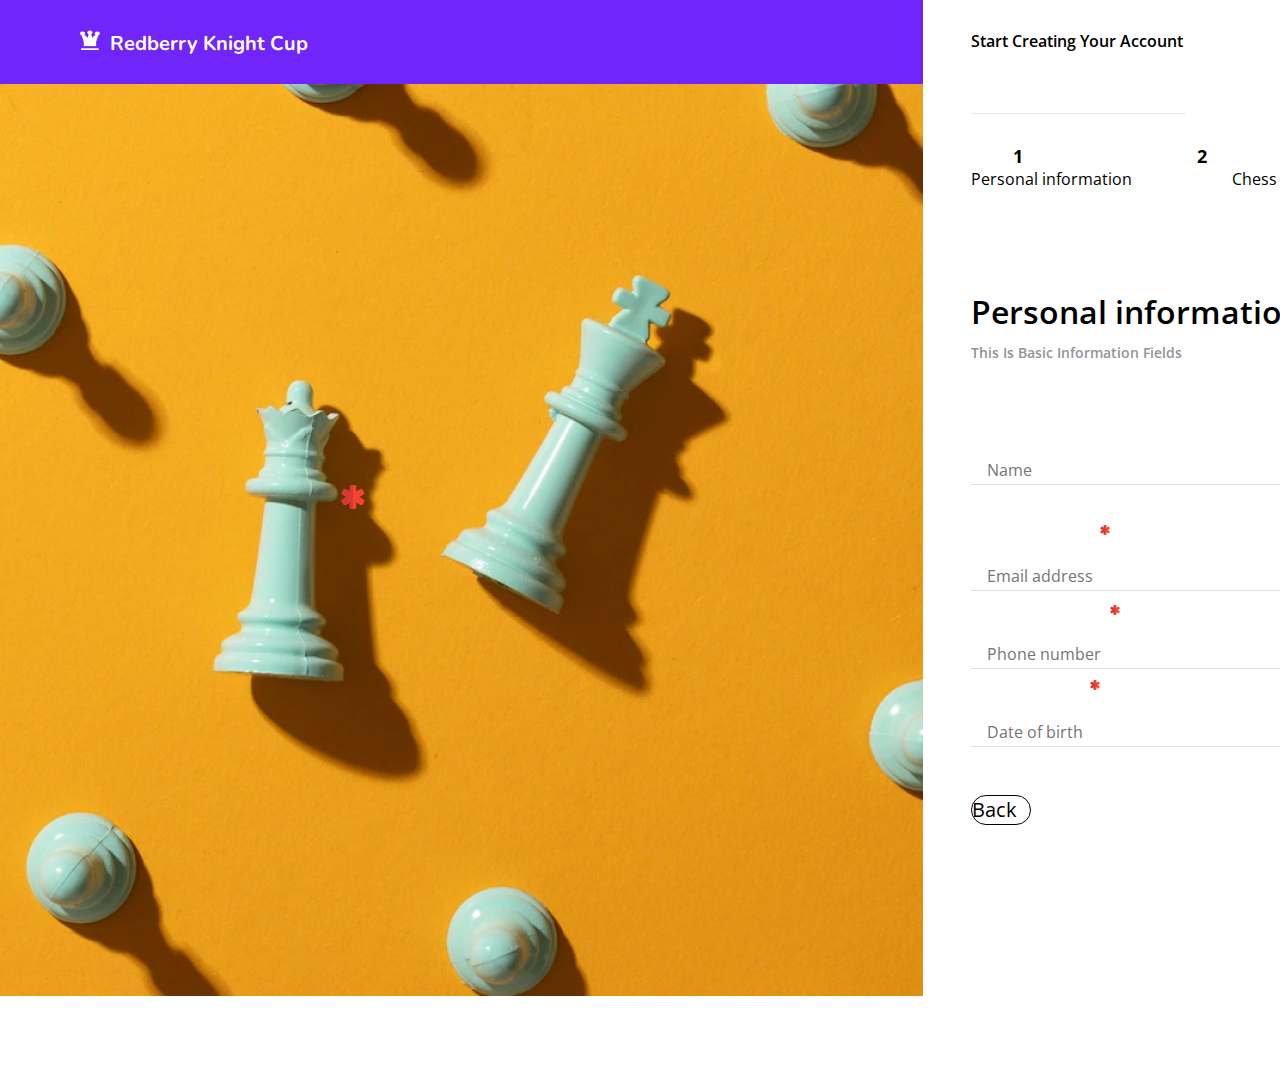
==== second.html @ 3f9d19c4 "add" ====
<!DOCTYPE html>
<html lang="en">

<head>
    <meta charset="UTF-8">
    <meta http-equiv="X-UA-Compatible" content="IE=edge">
    <meta name="viewport" content="width=device-width, initial-scale=1.0">
    <title>second</title>
    <link rel="stylesheet" href="stylesSecond.css">
    <script defer src="second.js"></script>
</head>

<body>
    <div class="container">
        <div class="header2">
            <div class="content">
                <img class="headerImg" src="vect.png">
                <h class="header1">Redberry Knight Cup</h>
            </div>

        </div>
        <div class="leftSide">
            <img class="leftSideImg" src="img2.jpg">
        </div>

        <div class="formSide">
            <p class="headingfirst">Start Creating Your Account</p>
            <div class="monitor">
                <p class="progressNumber1">1</p>
                <p class="progressNumber2">2</p>
            </div>
            <div class="secondMonitor">
                <p class="suc">Personal information</p>
                <p class="suc">Chess experience</p>
            </div>

            <div class="header">
                <h2 class="bigHeading">Personal information</h2>
                <p class="subHeading">This Is Basic Information Fields</p>
            </div>
            <form class="form" id="form">
                <div class="form-control errormain successmain">
                    <input type="text" placeholder="Name" id="name">
                    <img id="error" src="medical.png">
                    <img class="success successmark" src="check.png">

                </div>
                <div class="form-control errormain successmain">
                    <input type="text" placeholder="Email address" id="email">
                    <img class="error2" src="medical.png">
                    <img class="success2 successmark" src="check.png">

                </div>
                <div class="form-control errormain successmain">
                    <input type="number" placeholder="Phone number" id="phone">
                    <img class="error3" src="medical.png">
                    <img class="success3 successmark" src="check.png">

                </div>
                <div class="form-control">
                    <input type="text" placeholder="Date of birth" id="date" onfocus="(this.type='date')">
                    <img class="error4" src="medical.png">
                    <img class="success4 successmark" src="check.png">

                </div>
                <div class="nextBackBtn">
                    <p class="back">Back</p>
                    <div class="next">
                        <p class="nextnext">Next</p>
                        <img class="nextBtn" src="download.png">
                    </div>

                    <button>Submit</button>
            </form>
        </div>

        <div class="errorMessagename">
            <div class="firstLine">
                <img class="mark" src="error.png">
                <p class="invalid">Invalid name</p>
                <img class="close" src="close.png">
            </div>
            <div>
                <p class="errorinfo">Please enter valid name</p>
            </div>


            <div class="errorMessageemail">
                <div class="firstLine">
                    <img class="mark" src="error.png">
                    <p class="invalid">Invalid email</p>
                    <img class="close" src="close.png">
                </div>
                <div>
                    <p class="errorinfo">Please enter valid email</p>
                </div>


                <div class="errorMessagenumber">
                    <div class="firstLine">
                        <img class="mark" src="error.png">
                        <p class="invalid">Invalid number</p>
                        <img class="close" src="close.png">
                    </div>
                    <div>
                        <p class="errorinfo">Please enter valid number</p>
                    </div>

</body>

</html>
---- stylesSecond.css ----
@import url('https://fonts.googleapis.com/css2?family=Nunito:ital,wght@0,400;0,700;0,800;1,800&display=swap');
@import url('https://fonts.googleapis.com/css2?family=Open+Sans&display=swap');


* {
    padding: 0;
    margin: 0;
    box-sizing: border-box;
}



html {
    /* font-size: 10px; */
    /* 10px / 16px = 0.625 = 62.5% */
    /* Percentage of user's browser font-size setting */
    font-size: 62.5%;
}

.container {
    display: flex;
    width: 192rem;
    height: 108rem;
    font-family: 'Nunito', sans-serif;
}

.form {
    display: flex;
    flex-direction: column;
    justify-content: center;
    align-items: flex-start;
    gap: 4.8rem;
    margin-left: 4.8rem;
}

.leftside {
    width: 92.3rem;
}






#email,
#phone,
#name,
#date {
    background-color: #ffffff;
    width: 74.3rem;
    height: 3rem;
    border: none;
    font-size: 1.6rem;
    font-family: 'Open Sans', sans-serif;
    padding: 0.8rem 1.6rem;
    position: relative;
    box-shadow: inset 0px -1px 0px rgba(0, 0, 0, 0.125);
}

.nextBackBtn {
    width: 74.3rem;
    display: flex;
    justify-content: space-between;
}

.backBtn {
    width: 4.7rem;
    height: 2.5rem;
    border: 1px black;
}

.monitor {
    width: 25rem;
    display: flex;
    align-items: flex-start;
    gap: 17.4rem;
    margin-left: 9rem;
}

.headingfirst {
    width: 21.5rem;
    height: 8.4rem;
    font-size: 1.6rem;
    font-family: 'Open Sans', sans-serif;
    font-weight: 600;
    text-transform: capitalize;
    margin-top: 3rem;
    margin-left: 4.8rem;
    margin-bottom: 3rem;
    border-bottom: 1px solid rgba(185, 180, 196, 0.3);
}

.secondMonitor {
    display: flex;
    gap: 10rem;
    align-items: flex-start;
    margin-left: 4.8rem;
    margin-bottom: 10rem;
}

.bigHeading {
    font-size: 3.2rem;
    font-weight: 600;
    font-family: 'Open Sans', sans-serif;
    color: #000000;
    margin-left: 4.8rem;
    margin-bottom: 1rem;

}

.subHeading {
    font-size: 1.4rem;
    font-family: 'Open Sans', sans-serif;
    font-weight: 600;
    color: #95939a;
    margin-left: 4.8rem;
    margin-bottom: 9.3rem;
}

.progressNumber1 {
    font-size: 1.8rem;
    font-weight: 700;
    font-family: 'Open Sans', sans-serif;
}

.progressNumber2 {
    font-size: 1.8rem;
    font-weight: 700;
    font-family: 'Open Sans', sans-serif;
}

.content {
    display: flex;
    gap: 1rem;
    margin-left: 8rem;
    margin-top: 3rem;
}

.header2 {
    position: absolute;
    width: 92.3rem;
    height: 8.4rem;
    background-color: #7025fb;

}

.header1 {
    font-size: 2rem;
    color: #ffffff;
    font-weight: 700;
}

.firstLine {
    display: flex;
    flex-direction: row;
    gap: 0.5rem;
    align-items: center;
}

.errorMessagename {
    position: absolute;
    top: 33rem;
    left: 146rem;

    visibility: hidden;
    display: flex;
    flex-direction: column;
    padding-left: 1rem;
    width: 20rem;
    height: 8.7rem;
    background-color: #ffffff;
    justify-content: space-around;
    border: 0.1rem solid rgba(0, 0, 0, 0.1);
    box-shadow: 0px 8px 16px rgba(0, 0, 0, 0.15);
    border-radius: 0.4rem;
}

.errorMessageemail {
    position: absolute;
    top: 33rem;
    left: 146rem;

    visibility: hidden;
    display: flex;
    flex-direction: column;
    padding-left: 1rem;
    width: 20rem;
    height: 8.7rem;
    background-color: #ffffff;
    justify-content: space-around;
    border: 0.1rem solid rgba(0, 0, 0, 0.1);
    box-shadow: 0px 8px 16px rgba(0, 0, 0, 0.15);
    border-radius: 0.4rem;
}

.errorMessagenumber {
    position: absolute;
    top: 33rem;
    left: 146rem;

    visibility: hidden;
    display: flex;
    flex-direction: column;
    padding-left: 1rem;
    width: 20rem;
    height: 8.7rem;
    background-color: #ffffff;
    justify-content: space-around;
    border: 0.1rem solid rgba(0, 0, 0, 0.1);
    box-shadow: 0px 8px 16px rgba(0, 0, 0, 0.15);
    border-radius: 0.4rem;
}


.close {
    width: 1rem;
    height: 1rem;
    margin-left: 5rem;
}

.invalid {
    font-size: 1.4rem;
    font-weight: 600;
    font-family: 'Open Sans', sans-serif;
    color: #dc3545;

}

.errorinfo {
    font-size: 1.6rem;
    font-weight: 400;
    font-family: 'Open Sans', sans-serif;
}

#error {
    margin-left: -63rem;
    visibility: visible;
}

.form-control {
    background-color: #ffffff;

}

.success {
    position: absolute;
    top: 45.6rem;
    left: 168rem;
    width: 2rem;
    height: 2rem;
}

.success2 {
    position: absolute;
    top: 53.6rem;
    left: 168rem;
    width: 2rem;
    height: 2rem;
}

.success3 {
    position: absolute;
    top: 62rem;
    left: 168rem;
    width: 2rem;
    height: 2rem;
}

.success4 {
    position: absolute;
    top: 70rem;
    left: 168rem;
    width: 2rem;
    height: 2rem;
}

.successmark {
    visibility: hidden;
}

.error {
    position: absolute;
    top: 45rem;
    left: 167rem;
    width: 1rem;
    height: 1rem;
}

.error2 {
    position: absolute;
    top: 52.5rem;
    left: 110rem;
    width: 1rem;
    height: 1rem;
}

.error3 {
    position: absolute;
    top: 60.5rem;
    left: 111rem;
    width: 1rem;
    height: 1rem;
}

.error4 {
    position: absolute;
    top: 68rem;
    left: 109rem;
    width: 1rem;
    height: 1rem;
}

.back {
    font-size: 2rem;
    font-weight: 400;
    font-family: 'Open Sans', sans-serif;
    border: solid black 0.1rem;
    width: 6rem;
    border-radius: 1.5rem;

}

.next {
    display: flex;
    gap: 1rem;
    width: 10rem;
    height: 3rem;
    border: solid black 0.1rem;
    background-color: #000000;
}

.nextnext {
    color: #ffffff;

    font-size: 2rem;
    font-weight: 400;
    font-family: 'Open Sans', sans-serif;

}

.nextBtn {
    color: #ffffff;
}

.headerImg {
    width: 2rem;
    height: 2rem;
}

.suc {
    font-size: 1.6rem;
    font-weight: 400;
    font-family: 'Open Sans', sans-serif;
}
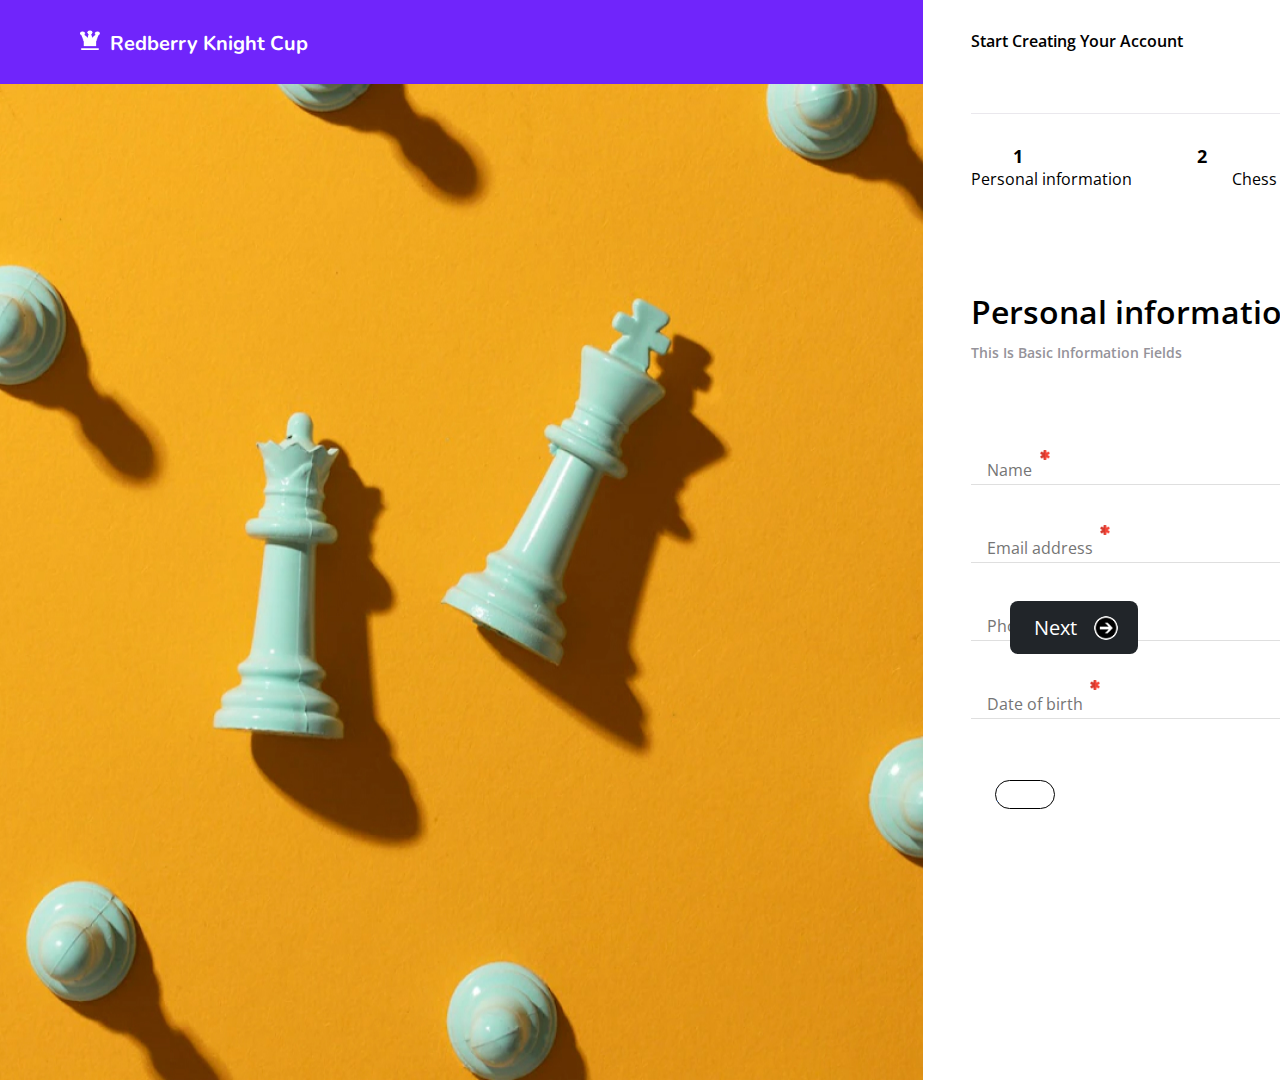
==== commit ee3ba620: "update" ====
--- a/second.html
+++ b/second.html
@@ -24,7 +24,10 @@
         </div>
 
         <div class="formSide">
-            <p class="headingfirst">Start Creating Your Account</p>
+            <div>
+                <p class="headingfirst">Start Creating Your Account</p>
+            </div>
+
             <div class="monitor">
                 <p class="progressNumber1">1</p>
                 <p class="progressNumber2">2</p>
@@ -38,10 +41,10 @@
                 <h2 class="bigHeading">Personal information</h2>
                 <p class="subHeading">This Is Basic Information Fields</p>
             </div>
-            <form class="form" id="form">
+            <form class="form" id="form" onsubmit="myfunc(event)">
                 <div class="form-control errormain successmain">
                     <input type="text" placeholder="Name" id="name">
-                    <img id="error" src="medical.png">
+                    <img class="error" src="medical.png">
                     <img class="success successmark" src="check.png">
 
                 </div>
@@ -64,13 +67,13 @@
 
                 </div>
                 <div class="nextBackBtn">
-                    <p class="back">Back</p>
-                    <div class="next">
-                        <p class="nextnext">Next</p>
-                        <img class="nextBtn" src="download.png">
+                    <div class="btnText">
+                        <p class="back">Back</p>
                     </div>
-
-                    <button>Submit</button>
+                    <div class="startBtn">
+                        <h class="btnText">Next</h>
+                        <p><a href='second.html'><img class="arrowBtn" src="final.png"></a></p>
+                    </div>
             </form>
         </div>
 
--- a/stylesSecond.css
+++ b/stylesSecond.css
@@ -33,8 +33,17 @@
     margin-left: 4.8rem;
 }
 
-.leftside {
+.formSide {
+    width: 99.7rem;
+}
+
+.leftSide {
     width: 92.3rem;
+}
+
+.leftSideImg {
+    width: 92.3rem;
+    height: 108rem;
 }
 
 
@@ -78,7 +87,6 @@
 }
 
 .headingfirst {
-    width: 21.5rem;
     height: 8.4rem;
     font-size: 1.6rem;
     font-family: 'Open Sans', sans-serif;
@@ -89,6 +97,7 @@
     margin-bottom: 3rem;
     border-bottom: 1px solid rgba(185, 180, 196, 0.3);
 }
+
 
 .secondMonitor {
     display: flex;
@@ -281,7 +290,7 @@
 .error {
     position: absolute;
     top: 45rem;
-    left: 167rem;
+    left: 104rem;
     width: 1rem;
     height: 1rem;
 }
@@ -351,4 +360,41 @@
     font-size: 1.6rem;
     font-weight: 400;
     font-family: 'Open Sans', sans-serif;
+}
+
+.startBtn {
+    display: flex;
+    width: 12.8rem;
+    height: 5.3rem;
+    position: absolute;
+    left: 101rem;
+    top: 60.1rem;
+    background-color: #212529;
+    border-radius: 0.8rem;
+    align-items: center;
+    justify-content: center;
+
+}
+
+.btnText {
+    font-size: 2rem;
+    font-weight: 400;
+    font-family: 'Open Sans', sans-serif;
+    color: #ffffff;
+    width: 107rem;
+    height: 2.7rem;
+    margin-bottom: 1.3rem;
+    margin-top: 1.3rem;
+    margin-left: 2.4rem;
+    text-transform: capitalize;
+
+}
+
+.arrowBtn {
+    border-radius: 50%;
+    width: 2.4rem;
+    height: 2.4rem;
+    margin-right: 2rem;
+    margin-top: 0.4rem;
+
 }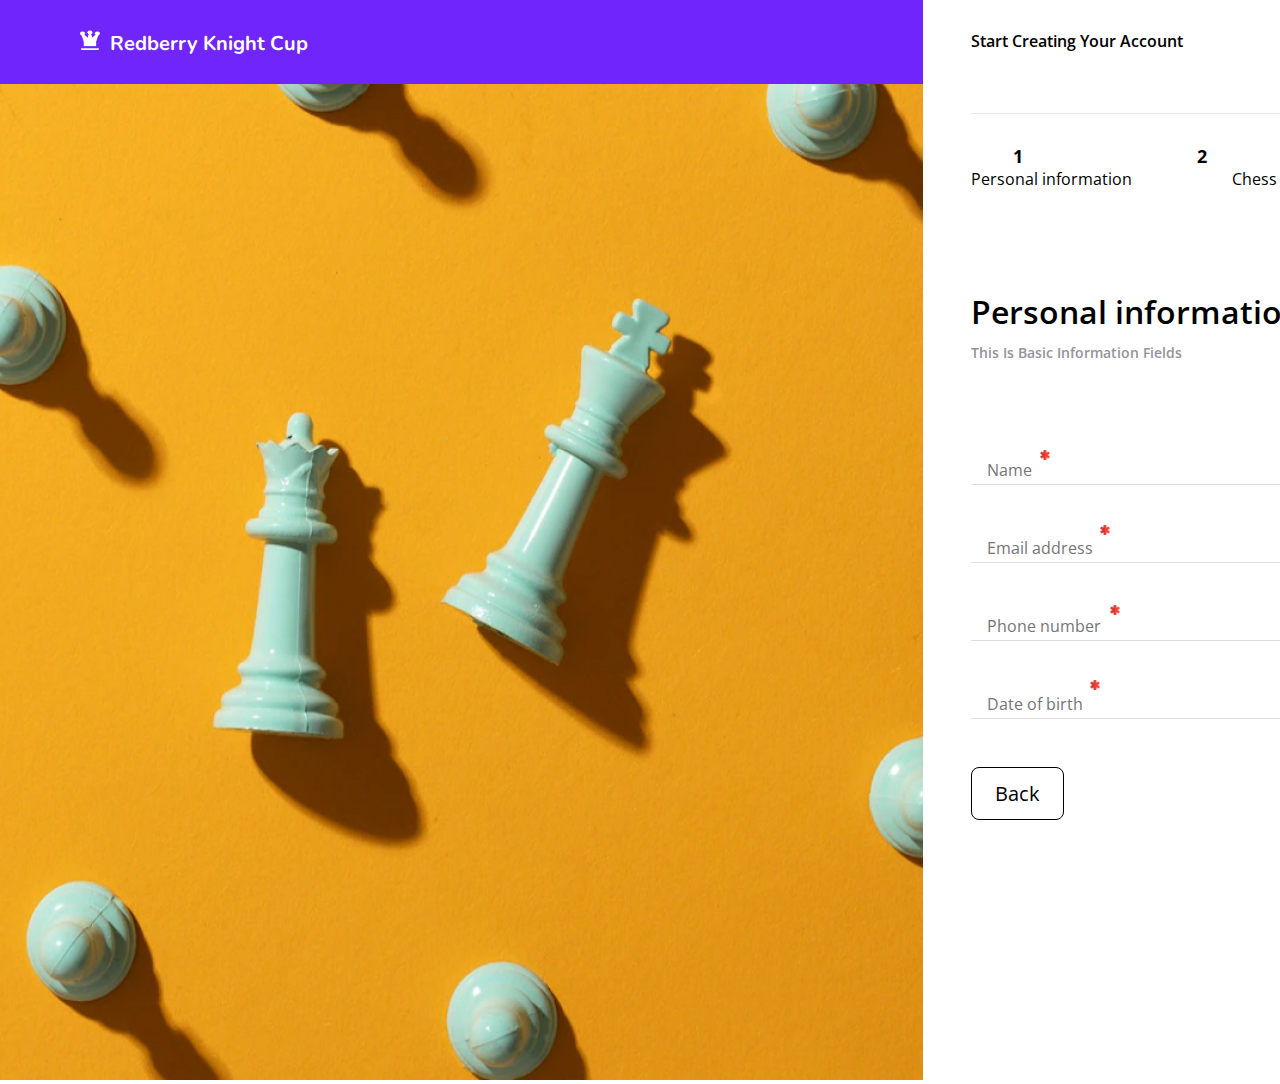
==== commit 1a7af442: "update" ====
--- a/second.html
+++ b/second.html
@@ -67,13 +67,14 @@
 
                 </div>
                 <div class="nextBackBtn">
-                    <div class="btnText">
-                        <p class="back">Back</p>
+                    <div class="startBtn2">
+                        <p class="btnText2">Back</p>
                     </div>
                     <div class="startBtn">
                         <h class="btnText">Next</h>
                         <p><a href='second.html'><img class="arrowBtn" src="final.png"></a></p>
                     </div>
+                </div>
             </form>
         </div>
 
--- a/stylesSecond.css
+++ b/stylesSecond.css
@@ -67,16 +67,12 @@
 }
 
 .nextBackBtn {
-    width: 74.3rem;
-    display: flex;
-    justify-content: space-between;
-}
-
-.backBtn {
-    width: 4.7rem;
-    height: 2.5rem;
-    border: 1px black;
-}
+
+    display: flex;
+    flex-direction: row;
+    gap: 56rem;
+}
+
 
 .monitor {
     width: 25rem;
@@ -319,15 +315,6 @@
     height: 1rem;
 }
 
-.back {
-    font-size: 2rem;
-    font-weight: 400;
-    font-family: 'Open Sans', sans-serif;
-    border: solid black 0.1rem;
-    width: 6rem;
-    border-radius: 1.5rem;
-
-}
 
 .next {
     display: flex;
@@ -365,10 +352,7 @@
 .startBtn {
     display: flex;
     width: 12.8rem;
-    height: 5.3rem;
-    position: absolute;
-    left: 101rem;
-    top: 60.1rem;
+    gap: 1.5rem;
     background-color: #212529;
     border-radius: 0.8rem;
     align-items: center;
@@ -376,16 +360,38 @@
 
 }
 
+.startBtn2 {
+    display: flex;
+    width: 9.3rem;
+    height: 5.3rem;
+    border-radius: 8px;
+    align-items: center;
+    justify-content: center;
+    border: solid black 0.1rem;
+
+}
+
+.btnText2 {
+
+    font-size: 2rem;
+    font-weight: 400;
+    font-family: 'Open Sans', sans-serif;
+    height: 2.7rem;
+    margin-bottom: 1.3rem;
+    margin-top: 1.3rem;
+    text-transform: capitalize;
+
+}
+
 .btnText {
     font-size: 2rem;
     font-weight: 400;
     font-family: 'Open Sans', sans-serif;
     color: #ffffff;
-    width: 107rem;
+    margin-left: 1rem;
     height: 2.7rem;
     margin-bottom: 1.3rem;
     margin-top: 1.3rem;
-    margin-left: 2.4rem;
     text-transform: capitalize;
 
 }
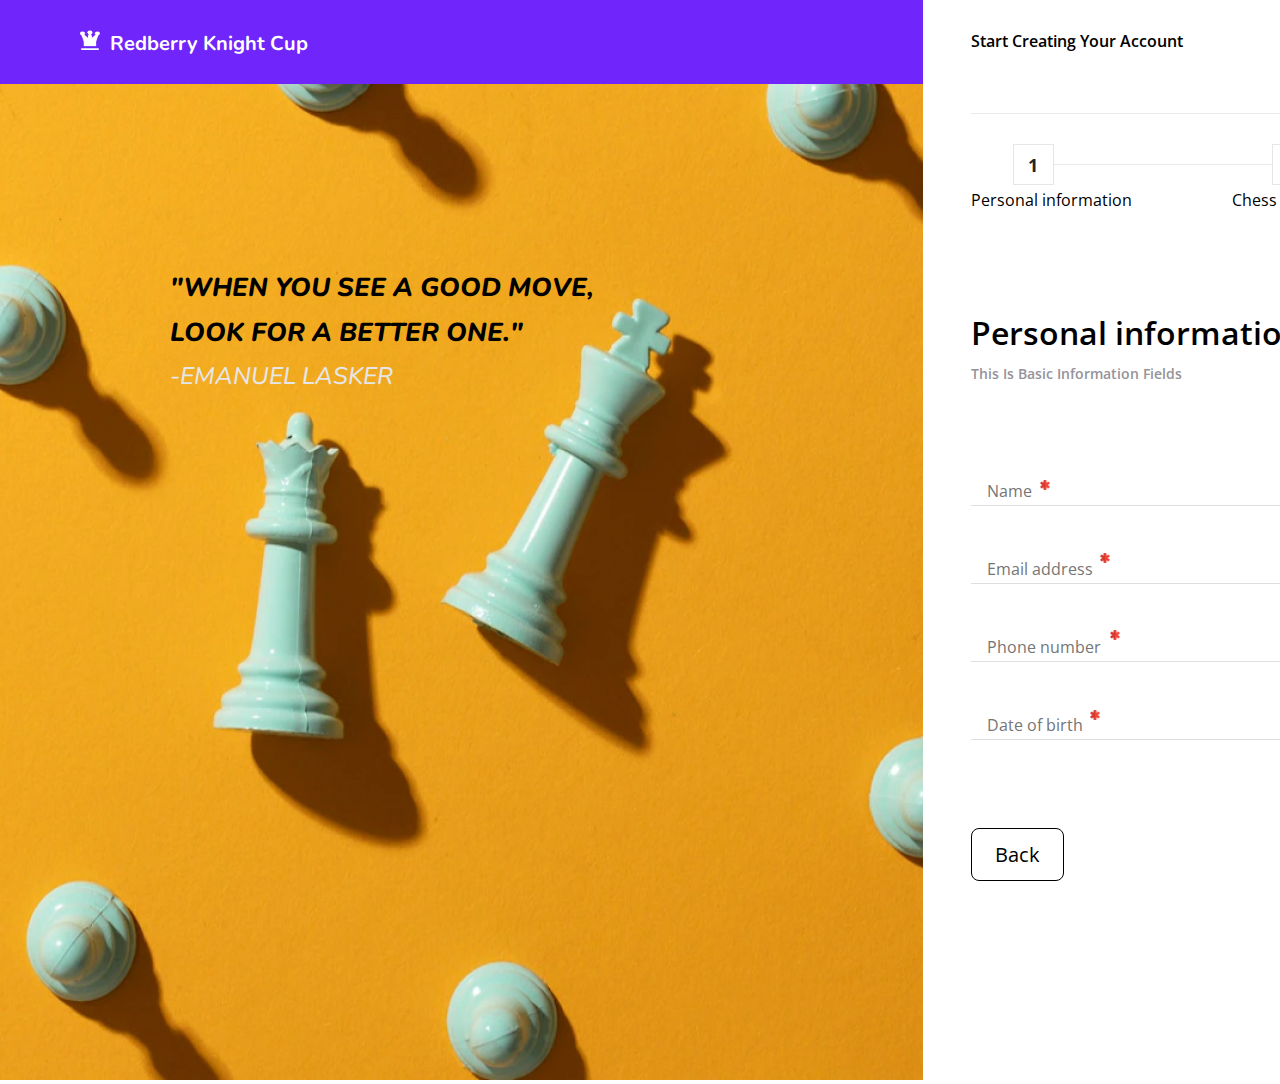
==== commit d9fc8b2d: "update" ====
--- a/second.html
+++ b/second.html
@@ -30,6 +30,7 @@
 
             <div class="monitor">
                 <p class="progressNumber1">1</p>
+                <img class="line" src="line1.png">
                 <p class="progressNumber2">2</p>
             </div>
             <div class="secondMonitor">
@@ -75,6 +76,11 @@
                         <p><a href='second.html'><img class="arrowBtn" src="final.png"></a></p>
                     </div>
                 </div>
+                <div class="quote3">
+                    <p class="subtext1">"when you see a good move,</p>
+                    <p class="subtext2">look for a better one."</p>
+                    <p class="subtext3">-emanuel lasker</p>
+                </div>
             </form>
         </div>
 
@@ -110,6 +116,8 @@
                         <p class="errorinfo">Please enter valid number</p>
                     </div>
 
+
+
 </body>
 
 </html>--- a/stylesSecond.css
+++ b/stylesSecond.css
@@ -71,15 +71,16 @@
     display: flex;
     flex-direction: row;
     gap: 56rem;
+    margin-top: 4rem;
 }
 
 
 .monitor {
-    width: 25rem;
+    width: 30rem;
     display: flex;
     align-items: flex-start;
-    gap: 17.4rem;
     margin-left: 9rem;
+    margin-bottom: 0.4rem;
 }
 
 .headingfirst {
@@ -124,14 +125,20 @@
 
 .progressNumber1 {
     font-size: 1.8rem;
+    padding: 0.8rem 1.5rem 0.7rem 1.4rem;
+    color: #212529;
     font-weight: 700;
     font-family: 'Open Sans', sans-serif;
+    border: 1px solid #e5e6e8;
 }
 
 .progressNumber2 {
     font-size: 1.8rem;
+    color: #95939a;
     font-weight: 700;
     font-family: 'Open Sans', sans-serif;
+    border: 1px solid #e5e6e8;
+    padding: 0.8rem 1.5rem 0.7rem 1.4rem;
 }
 
 .content {
@@ -285,7 +292,7 @@
 
 .error {
     position: absolute;
-    top: 45rem;
+    top: 48rem;
     left: 104rem;
     width: 1rem;
     height: 1rem;
@@ -293,7 +300,7 @@
 
 .error2 {
     position: absolute;
-    top: 52.5rem;
+    top: 55.3rem;
     left: 110rem;
     width: 1rem;
     height: 1rem;
@@ -301,7 +308,7 @@
 
 .error3 {
     position: absolute;
-    top: 60.5rem;
+    top: 63rem;
     left: 111rem;
     width: 1rem;
     height: 1rem;
@@ -309,7 +316,7 @@
 
 .error4 {
     position: absolute;
-    top: 68rem;
+    top: 71rem;
     left: 109rem;
     width: 1rem;
     height: 1rem;
@@ -403,4 +410,38 @@
     margin-right: 2rem;
     margin-top: 0.4rem;
 
+}
+
+.line {
+    margin-top: 2rem;
+    width: 23rem;
+
+}
+
+.quote3 {
+    position: absolute;
+    display: flex;
+    flex-direction: column;
+    top: 27rem;
+    left: 17rem;
+    gap: 1rem;
+}
+
+.subtext1,
+.subtext2 {
+    font-size: 2.6rem;
+    font-family: 'Nunito', sans-serif;
+    font-weight: 800;
+    font-style: italic;
+    text-transform: uppercase;
+}
+
+.subtext3 {
+    font-size: 2.4rem;
+
+    color: #e5e6e8;
+    font-family: 'Nunito', sans-serif;
+    font-weight: 500;
+    font-style: italic;
+    text-transform: uppercase;
 }